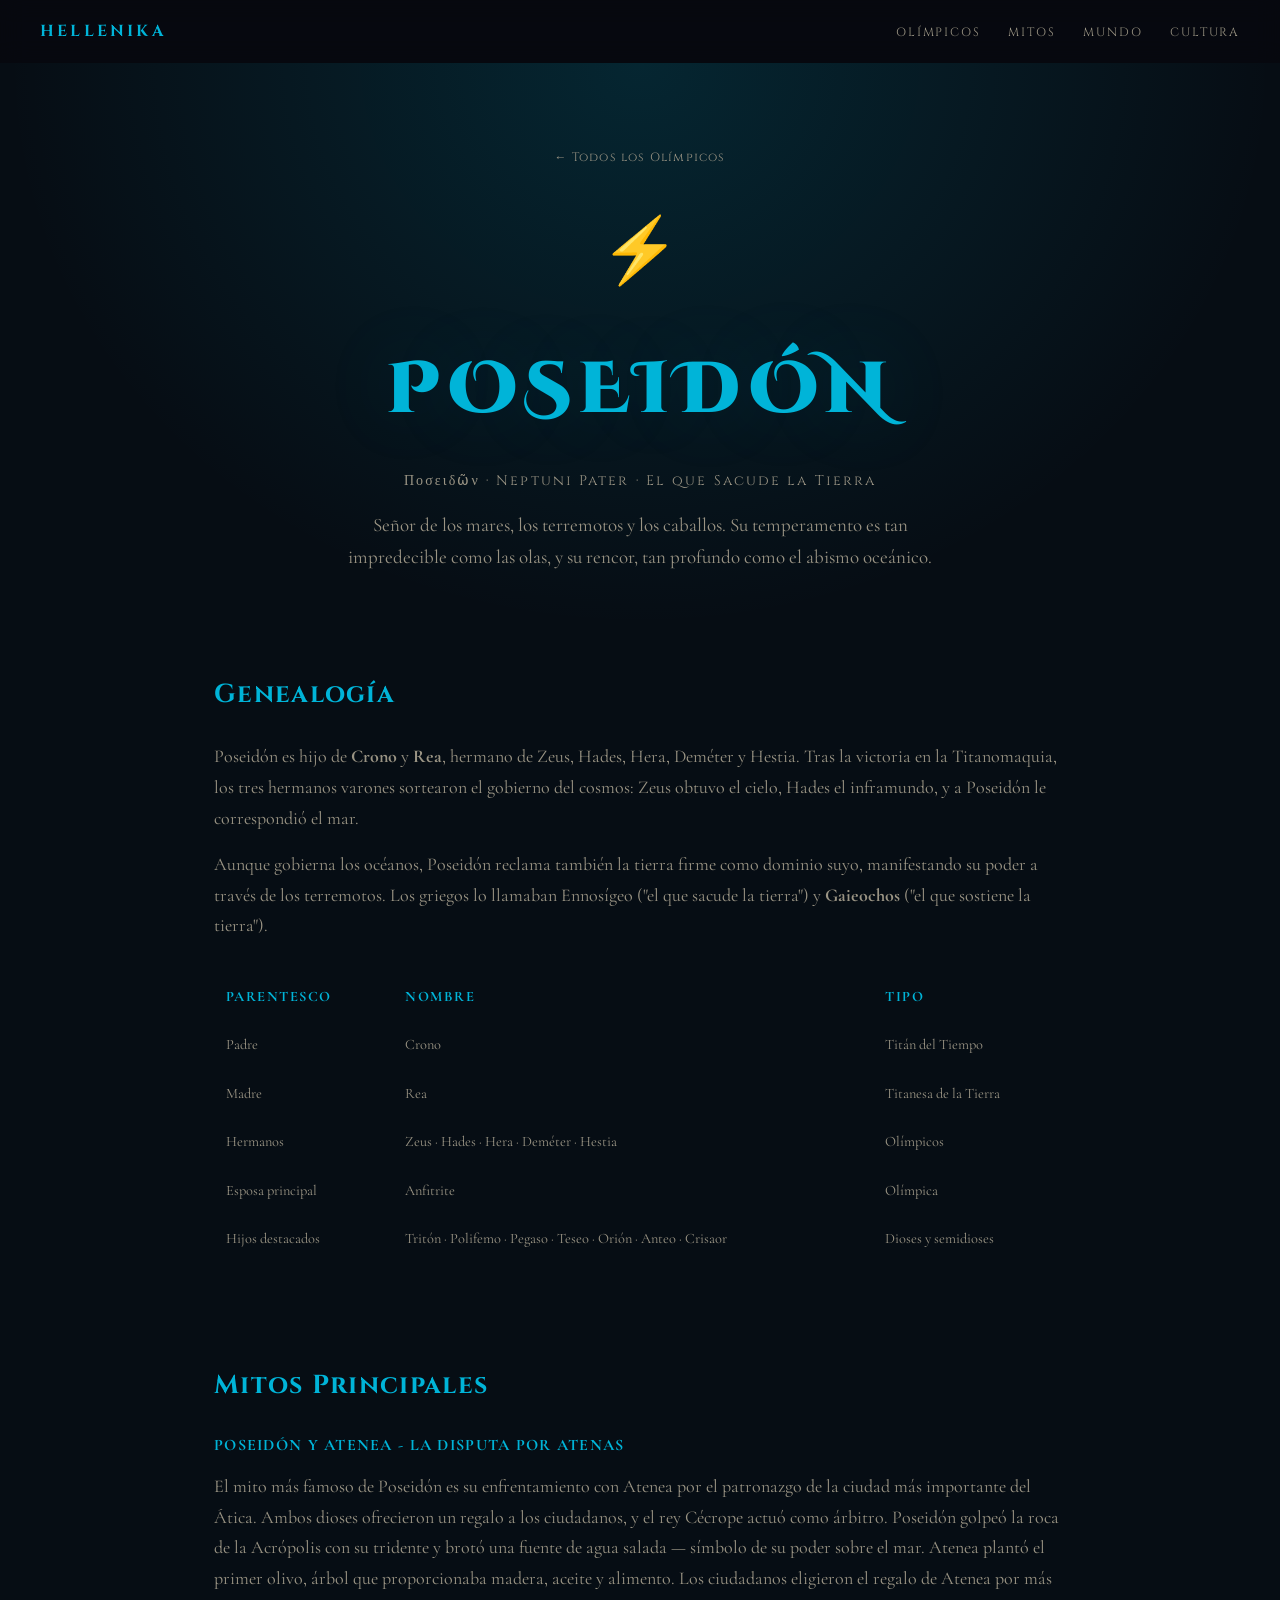
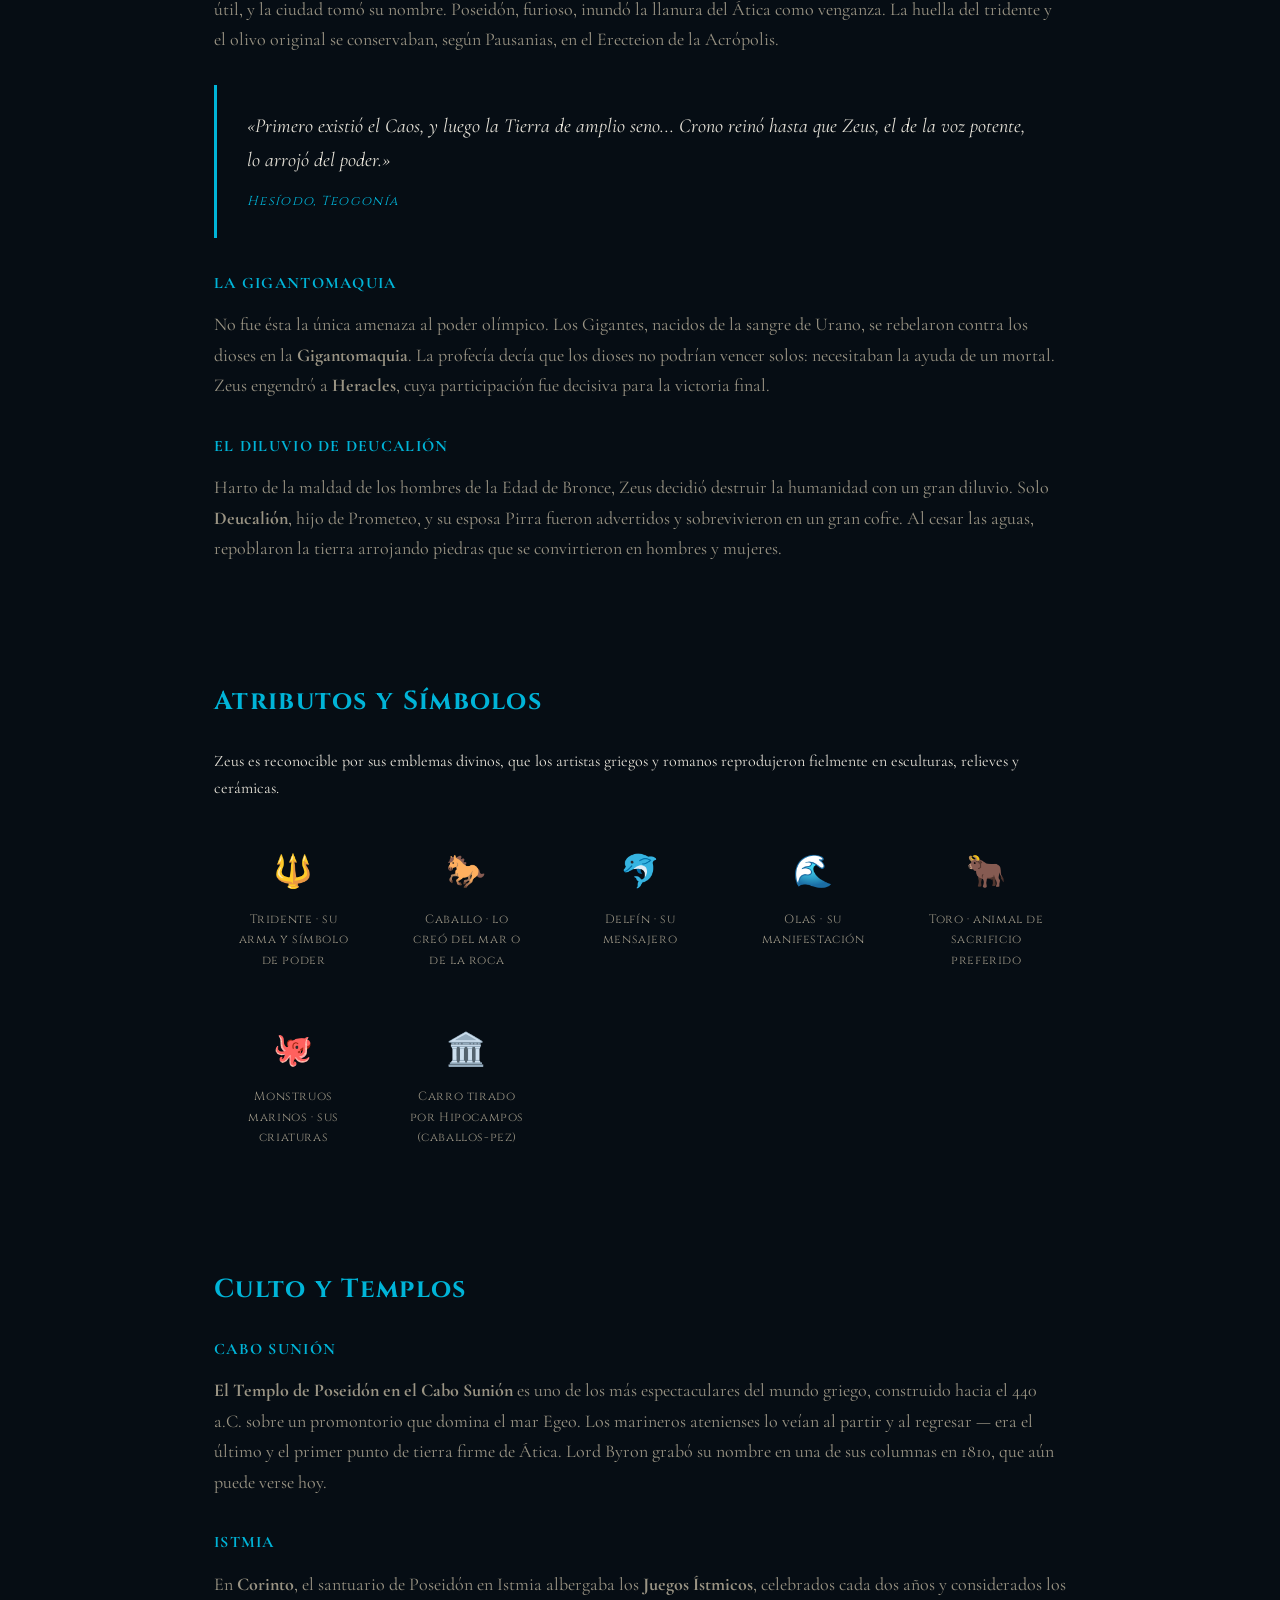
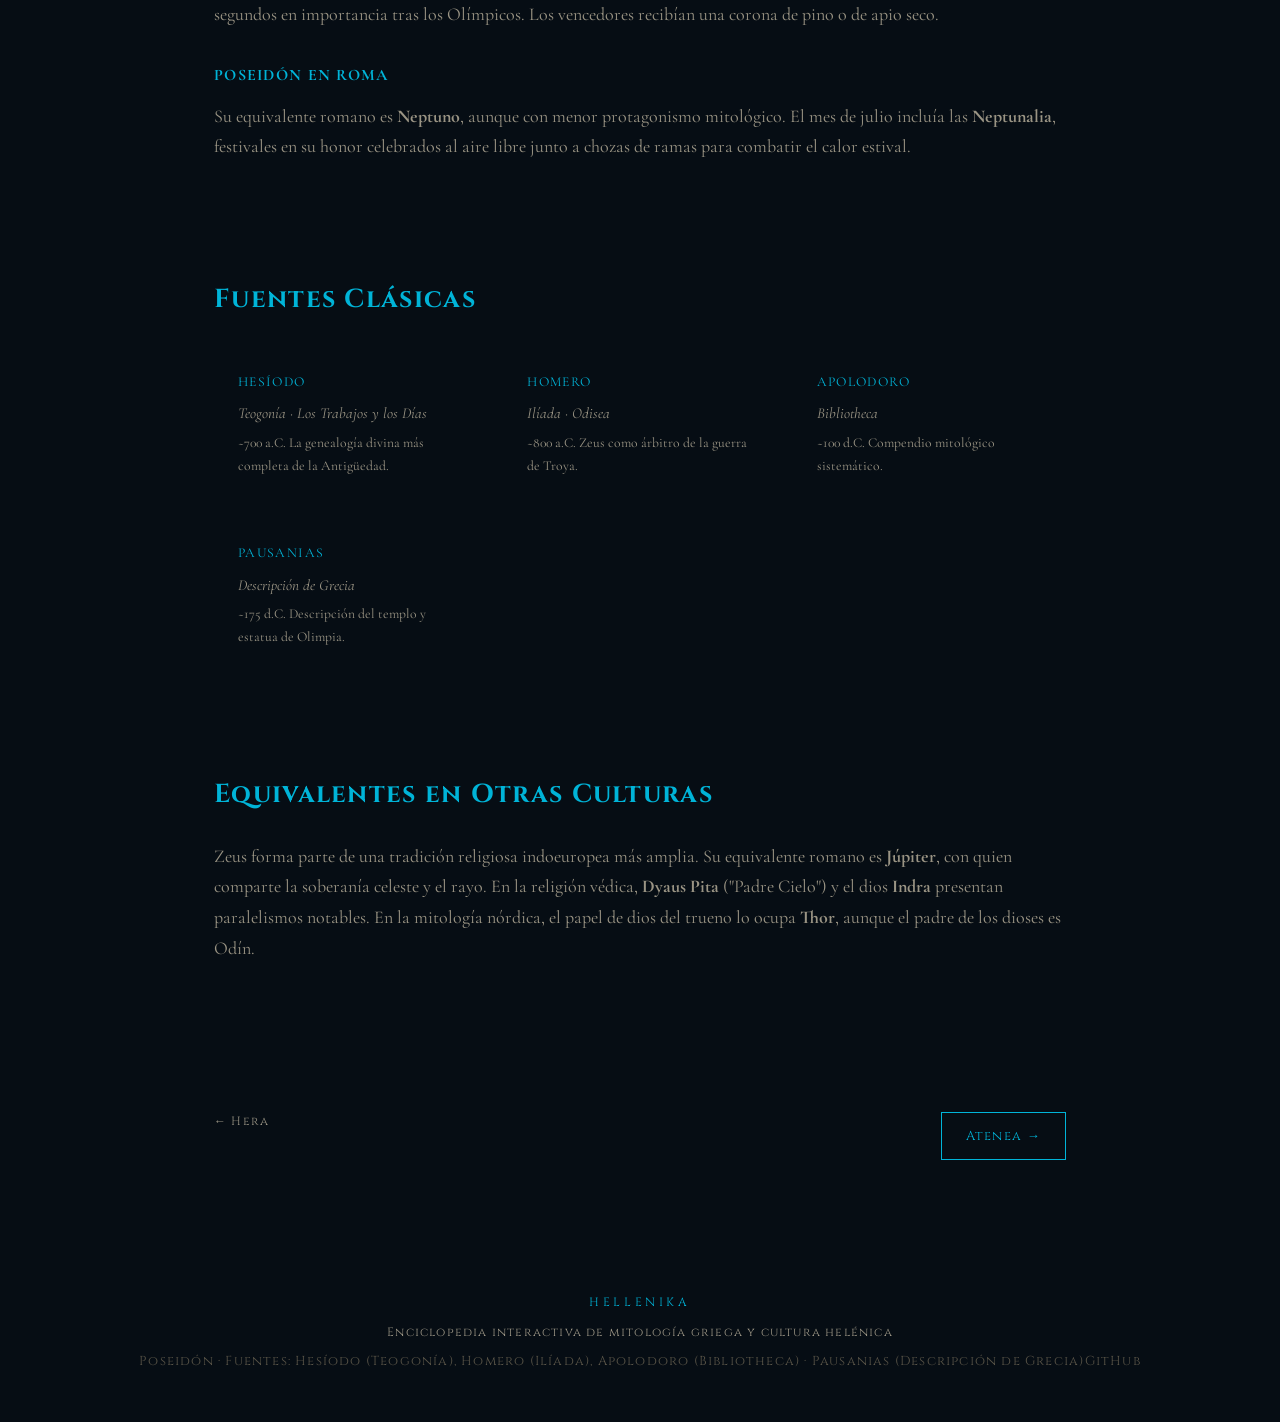
==== pages/poseidon.html @ 4c24d57b "feat: estilos completos de paginas de dioses + portada 12olimpicos" ====
<!DOCTYPE html>
<html lang="es" data-theme="poseidon">
<head>
  <meta charset="UTF-8">
  <meta name="viewport" content="width=device-width, initial-scale=1.0">
  <title>Poseidón — HELLENIKA</title>
  <link rel="preconnect" href="https://fonts.googleapis.com">
  <link rel="preconnect" href="https://fonts.gstatic.com" crossorigin>
  <link href="https://fonts.googleapis.com/css2?family=Cinzel+Decorative:wght@400;700;900&family=Cinzel:wght@400;600;700&family=Cormorant+Garamond:ital,wght@0,300;0,400;0,600;1,300;1,400&display=swap" rel="stylesheet">
  <link rel="stylesheet" href="../css/styles.css">
</head>
<body>

  <!-- NAV -->
  <nav class="navbar">
    <a href="../index.html" class="nav-logo">HELLENIKA</a>
    <ul class="nav-links">
      <li><a href="../index.html#olympians">Olímpicos</a></li>
      <li><a href="../index.html#mitos">Mitos</a></li>
      <li><a href="../index.html#mundo">Mundo</a></li>
      <li><a href="../index.html#cultura">Cultura</a></li>
    </ul>
  </nav>

  <!-- HERO DEL DIOS -->
  <section class="god-hero">
    <a href="../index.html#olympians" class="nav-back">← Todos los Olímpicos</a>
    <div style="font-size:4rem; margin-bottom:1.5rem;">⚡</div>
    <h1 class="god-hero-title">POSEIDÓN</h1>
    <p class="god-hero-epithet">Ποσειδῶν · Neptuni Pater · El que Sacude la Tierra</p>
    <p class="god-hero-desc">
      Señor de los mares, los terremotos y los caballos. Su temperamento es tan impredecible como las olas, y su rencor, tan profundo como el abismo oceánico.
    </p>
  </section>

  <!-- CONTENIDO -->
  <main class="god-content">

    <!-- GENEALOGÍA -->
    <div class="god-section">
      <h2 class="god-section-title">Genealogía</h2>
      <div class="god-text">
        <p>Poseidón es hijo de <strong>Crono</strong> y <strong>Rea</strong>, hermano de Zeus, Hades, Hera, Deméter y Hestia. Tras la victoria en la Titanomaquia, los tres hermanos varones sortearon el gobierno del cosmos: Zeus obtuvo el cielo, Hades el inframundo, y a Poseidón le correspondió el mar.</p>
        <p>Aunque gobierna los océanos, Poseidón reclama también la tierra firme como dominio suyo, manifestando su poder a través de los terremotos. Los griegos lo llamaban Ennosígeo ("el que sacude la tierra") y <strong>Gaieochos</strong> ("el que sostiene la tierra").</p>
        </div>

      <div style="margin-top:2rem;">
        <table style="width:100%; border-collapse:collapse; font-family: var(--font-heading); font-size:0.9rem;">
          <thead>
            <tr style="border-bottom:1px solid var(--border);">
              <th style="padding:0.75rem; text-align:left; color:var(--accent); letter-spacing:0.1em; text-transform:uppercase;">Parentesco</th>
              <th style="padding:0.75rem; text-align:left; color:var(--accent); letter-spacing:0.1em; text-transform:uppercase;">Nombre</th>
              <th style="padding:0.75rem; text-align:left; color:var(--accent); letter-spacing:0.1em; text-transform:uppercase;">Tipo</th>
            </tr>
          </thead>
          <tbody style="color:var(--text-secondary);">
            <tr style="border-bottom:1px solid var(--border);">
              <td style="padding:0.75rem;">Padre</td>
              <td style="padding:0.75rem; color:var(--text-primary);">Crono</td>
              <td style="padding:0.75rem;">Titán del Tiempo</td>
            </tr>
            <tr style="border-bottom:1px solid var(--border);">
              <td style="padding:0.75rem;">Madre</td>
              <td style="padding:0.75rem; color:var(--text-primary);">Rea</td>
              <td style="padding:0.75rem;">Titanesa de la Tierra</td>
            </tr>
            <tr style="border-bottom:1px solid var(--border);">
              <td style="padding:0.75rem;">Hermanos</td>
              <td style="padding:0.75rem; color:var(--text-primary);">Zeus · Hades · Hera · Deméter · Hestia</td>
              <td style="padding:0.75rem;">Olímpicos</td>
            </tr>
            <tr style="border-bottom:1px solid var(--border);">
              <td style="padding:0.75rem;">Esposa principal</td>
              <td style="padding:0.75rem; color:var(--text-primary);">Anfitrite</td>
              <td style="padding:0.75rem;">Olímpica</td>
            </tr>
            <tr>
              <td style="padding:0.75rem;">Hijos destacados</td>
              <td style="padding:0.75rem; color:var(--text-primary);">Tritón · Polifemo · Pegaso · Teseo · Orión · Anteo · Crisaor</td>
              <td style="padding:0.75rem;">Dioses y semidioses</td>
            </tr>
          </tbody>
        </table>
      </div>
    </div>

    <!-- MITOS PRINCIPALES -->
    <div class="god-section">
      <h2 class="god-section-title">Mitos Principales</h2>

      <div class="god-text">
        <h3 style="font-family:var(--font-heading); color:var(--accent); letter-spacing:0.08em; margin-bottom:0.75rem; font-size:1rem; text-transform:uppercase;">Poseidón y Atenea - La disputa por Atenas</h3>
        <p>El mito más famoso de Poseidón es su enfrentamiento con Atenea por el patronazgo de la ciudad más importante del Ática. Ambos dioses ofrecieron un regalo a los ciudadanos, y el rey Cécrope actuó como árbitro. Poseidón golpeó la roca de la Acrópolis con su tridente y brotó una fuente de agua salada — símbolo de su poder sobre el mar. Atenea plantó el primer olivo, árbol que proporcionaba madera, aceite y alimento. Los ciudadanos eligieron el regalo de Atenea por más útil, y la ciudad tomó su nombre. Poseidón, furioso, inundó la llanura del Ática como venganza. La huella del tridente y el olivo original se conservaban, según Pausanias, en el Erecteion de la Acrópolis.</p>
      </div>

      <div class="quote-block">
        <blockquote>«Primero existió el Caos, y luego la Tierra de amplio seno... Crono reinó hasta que Zeus, el de la voz potente, lo arrojó del poder.»</blockquote>
        <cite>Hesíodo, Teogonía</cite>
      </div>

      <div class="god-text">
        <h3 style="font-family:var(--font-heading); color:var(--accent); letter-spacing:0.08em; margin-bottom:0.75rem; margin-top:2rem; font-size:1rem; text-transform:uppercase;">La Gigantomaquia</h3>
        <p>No fue ésta la única amenaza al poder olímpico. Los Gigantes, nacidos de la sangre de Urano, se rebelaron contra los dioses en la <strong>Gigantomaquia</strong>. La profecía decía que los dioses no podrían vencer solos: necesitaban la ayuda de un mortal. Zeus engendró a <strong>Heracles</strong>, cuya participación fue decisiva para la victoria final.</p>

        <h3 style="font-family:var(--font-heading); color:var(--accent); letter-spacing:0.08em; margin-bottom:0.75rem; margin-top:2rem; font-size:1rem; text-transform:uppercase;">El Diluvio de Deucalión</h3>
        <p>Harto de la maldad de los hombres de la Edad de Bronce, Zeus decidió destruir la humanidad con un gran diluvio. Solo <strong>Deucalión</strong>, hijo de Prometeo, y su esposa Pirra fueron advertidos y sobrevivieron en un gran cofre. Al cesar las aguas, repoblaron la tierra arrojando piedras que se convirtieron en hombres y mujeres.</p>
      </div>
    </div>

    <!-- ATRIBUTOS Y SÍMBOLOS -->
    <div class="god-section">
      <h2 class="god-section-title">Atributos y Símbolos</h2>
      <p class="god-text" style="margin-bottom:1.5rem;">Zeus es reconocible por sus emblemas divinos, que los artistas griegos y romanos reprodujeron fielmente en esculturas, relieves y cerámicas.</p>

      <div class="attributes-grid">
        <div class="attribute-item">
          <span>🔱</span>
          <span>Tridente · su arma y símbolo de poder</span>
        </div>
        <div class="attribute-item">
          <span>🐎</span>
          <span>Caballo · lo creó del mar o de la roca</span>
        </div>
        <div class="attribute-item">
          <span>🐬</span>
          <span>Delfín · su mensajero</span>
        </div>
        <div class="attribute-item">
          <span>🌊</span>
          <span>Olas · su manifestación</span>
        </div>
        <div class="attribute-item">
          <span>🐂</span>
          <span>Toro · animal de sacrificio preferido</span>
        </div>
        <div class="attribute-item">
          <span>🐙</span>
          <span>Monstruos marinos · sus criaturas</span>
        </div>
        <div class="attribute-item">
          <span>🏛️</span>
          <span>Carro tirado por Hipocampos (caballos-pez)</span>
        </div>
      </div>
    </div>

    <!-- CULTO Y TEMPLOS -->
    <div class="god-section">
      <h2 class="god-section-title">Culto y Templos</h2>

      <div class="god-text">
        <h3 style="font-family:var(--font-heading); color:var(--accent); letter-spacing:0.08em; margin-bottom:0.75rem; font-size:1rem; text-transform:uppercase;">Cabo Sunión</h3>
        <p><strong>El Templo de Poseidón en el Cabo Sunión</strong> es uno de los más espectaculares del mundo griego, construido hacia el 440 a.C. sobre un promontorio que domina el mar Egeo. Los marineros atenienses lo veían al partir y al regresar — era el último y el primer punto de tierra firme de Ática. Lord Byron grabó su nombre en una de sus columnas en 1810, que aún puede verse hoy.
        <h3 style="font-family:var(--font-heading); color:var(--accent); letter-spacing:0.08em; margin-bottom:0.75rem; margin-top:2rem; font-size:1rem; text-transform:uppercase;">Istmia</h3>
        <p>En <strong>Corinto</strong>, el santuario de Poseidón en Istmia albergaba los <strong>Juegos Ístmicos</strong>, celebrados cada dos años y considerados los segundos en importancia tras los Olímpicos. Los vencedores recibían una corona de pino o de apio seco.</p>

        <h3 style="font-family:var(--font-heading); color:var(--accent); letter-spacing:0.08em; margin-bottom:0.75rem; margin-top:2rem; font-size:1rem; text-transform:uppercase;">Poseidón en Roma</h3>
        <p>Su equivalente romano es <strong>Neptuno</strong>, aunque con menor protagonismo mitológico. El mes de julio incluía las <strong>Neptunalia</strong>, festivales en su honor celebrados al aire libre junto a chozas de ramas para combatir el calor estival.</p>
      </div>
    </div>

    <!-- FUENTES CLÁSICAS -->
    <div class="god-section">
      <h2 class="god-section-title">Fuentes Clásicas</h2>

      <div style="display:grid; grid-template-columns: repeat(auto-fill, minmax(250px,1fr)); gap:1rem; margin-top:1.5rem;">
        <div style="padding:1.5rem; background:var(--bg-card); border:1px solid var(--border);">
          <p style="font-family:var(--font-heading); color:var(--accent); letter-spacing:0.1em; font-size:0.85rem; text-transform:uppercase; margin-bottom:0.5rem;">Hesíodo</p>
          <p style="font-size:0.95rem; color:var(--text-secondary); font-style:italic; margin-bottom:0.25rem;">Teogonía · Los Trabajos y los Días</p>
          <p style="font-size:0.85rem; color:var(--text-secondary);">~700 a.C. La genealogía divina más completa de la Antigüedad.</p>
        </div>
        <div style="padding:1.5rem; background:var(--bg-card); border:1px solid var(--border);">
          <p style="font-family:var(--font-heading); color:var(--accent); letter-spacing:0.1em; font-size:0.85rem; text-transform:uppercase; margin-bottom:0.5rem;">Homero</p>
          <p style="font-size:0.95rem; color:var(--text-secondary); font-style:italic; margin-bottom:0.25rem;">Ilíada · Odisea</p>
          <p style="font-size:0.85rem; color:var(--text-secondary);">~800 a.C. Zeus como árbitro de la guerra de Troya.</p>
        </div>
        <div style="padding:1.5rem; background:var(--bg-card); border:1px solid var(--border);">
          <p style="font-family:var(--font-heading); color:var(--accent); letter-spacing:0.1em; font-size:0.85rem; text-transform:uppercase; margin-bottom:0.5rem;">Apolodoro</p>
          <p style="font-size:0.95rem; color:var(--text-secondary); font-style:italic; margin-bottom:0.25rem;">Bibliotheca</p>
          <p style="font-size:0.85rem; color:var(--text-secondary);">~100 d.C. Compendio mitológico sistemático.</p>
        </div>
        <div style="padding:1.5rem; background:var(--bg-card); border:1px solid var(--border);">
          <p style="font-family:var(--font-heading); color:var(--accent); letter-spacing:0.1em; font-size:0.85rem; text-transform:uppercase; margin-bottom:0.5rem;">Pausanias</p>
          <p style="font-size:0.95rem; color:var(--text-secondary); font-style:italic; margin-bottom:0.25rem;">Descripción de Grecia</p>
          <p style="font-size:0.85rem; color:var(--text-secondary);">~175 d.C. Descripción del templo y estatua de Olimpia.</p>
        </div>
      </div>
    </div>

    <!-- EQUIVALENTES -->
    <div class="god-section">
      <h2 class="god-section-title">Equivalentes en Otras Culturas</h2>
      <div class="god-text">
        <p>Zeus forma parte de una tradición religiosa indoeuropea más amplia. Su equivalente romano es <strong>Júpiter</strong>, con quien comparte la soberanía celeste y el rayo. En la religión védica, <strong>Dyaus Pita</strong> ("Padre Cielo") y el dios <strong>Indra</strong> presentan paralelismos notables. En la mitología nórdica, el papel de dios del trueno lo ocupa <strong>Thor</strong>, aunque el padre de los dioses es Odín.</p>
      </div>
    </div>

    <!-- NAVEGACIÓN ENTRE DIOSES -->
    <div style="display:flex; justify-content:space-between; align-items:center; padding-top:2rem; flex-wrap:wrap; gap:1rem;">
      <a href="hera.html" class="nav-back">← Hera</a>
      <a href="atenea.html" class="btn-secondary" style="display:inline-block;">Atenea →</a>
    </div>

  </main>

  <!-- FOOTER -->
  <footer class="footer">
    <p class="footer-logo">HELLENIKA</p>
    <p class="footer-sub">Enciclopedia interactiva de mitología griega y cultura helénica</p>
    <p class="footer-credits">Poseidón · Fuentes: Hesíodo (Teogonía), Homero (Ilíada), Apolodoro (Bibliotheca) · Pausanias (Descripción de Grecia)<a href="https://github.com" target="_blank">GitHub</a></p>
  </footer>

</body>
</html>
---- css/styles.css ----
@import url('https://fonts.googleapis.com/css2?family=Cinzel:wght@400;600;700&family=Cormorant+Garamond:wgt@300;400;500&display=swap');
:root {
    --bg: #08090f;
    --accent: #d4af37;
    --glow: rgba(212, 175, 55, 0.15)
    --bg-card: #13151f;
    --border: rgba(255, 255, 255, 0.08)
    --text-primary: #e8e4da;
    --text-secondary: #9a9484;
}
* {
    margin: 0;
    padding: 0;
    box-sizing: border-box;
}
[data-theme="zeus"] {

    --bg: #08090f;
    --accent: #d4af37;
    --glow: rgba(212, 175, 55, 0.15);
}
[data-theme="poseidon"] {
    --bg: #060d14;
    --accent: #00b4d8;
    --glow: rgba(0, 180, 216, 0.15)
}
[data-theme="hades"] {
    --bg: #0a060d;
    --accent: #9b59b6;
    --glow: rgba(155, 89, 182, 0.15);
}
body {
    background: var(--bg);
    color: #e8e4da;
    font-family: 'Cormorant Garamond', serif;
    line-height: 1.7;
    transition: background 0.8s ease;
}
.hero {
    text-align: center;
    padding: 120px 24px 80px;
    background: radial-gradient(ellipse at 50% 0%, var(--glow), transparent 70%);
}
.hero-pre {
    font-family: 'Cinzel', serif;
    letter-spacing: 0.4em;
    color: var(--accent);
    font-size: 14px;
}
.hero-title {
    font-family: 'Cinzel', serif;
    font-size: clamp(48px, 10vw, 90px);
    font-weight: 700;
    color: var(--accent);
    letter-spacing: 0.1em;
    text-shadow: 0 0 80px var(--glow);
    margin: 10px 0;
}
.hero-sub {
    font-family: 'Cinzel', serif;
    letter-spacing: 0.2em;
    text-transform: uppercase;
    font-size: 13px;
    color: #9a9484;
}
.dioses {
    max-width: 1000px;
    margin: 0 auto;
    padding: 40px 24px 100px;
}
.dioses h2 {
    font-family: 'Cinzel', serif;
    text-align: center;
    font-size: 28px;
    color: #e8e4da;
    margin-bottom: 40px;
}
.grid {
    display: grid;
    grid-template-columns: repeat(auto-fill, minmax(220px, 1fr));
    gap: 16px;
    justify-content: center;
    max-width: 720px;
    margin: 0 auto;
}
.card {
    display: flex;
    flex-direction: column;
    align-items: center;
    text-align: center;
    padding: 32px 20px;
    background: #13151f;
    border: 1px solid rgba(255, 255, 255, 0.08);
    text-decoration: none;
    color: #e8e4da;
    transition: border-color 0.3s, transform 0.3s, box-shadow 0.3s;
}
.card:hover {
    border-color: var(--accent);
    transform: translateY(-4px);
    box-shadow: 0 12px 40px var(--glow);
}
.card-symbol {
    font-size: 36px;
    margin-bottom: 14px;
}
.card h3 {
    font-family: 'Cinzel', serif;
    font-size: 20px;
    color: var(--accent);
    margin-bottom: 6px;
}
.card p{
    font-style: italic;
    color: #9a9484;
    font-size: 15px;
}
footer{
    text-align: center;
    padding: 40px;
    border-top: 1px solid rgba(255, 255, 255, 0.08);
    font-family: 'Cinzel', serif;
    font-size: 12px;
    letter-spacing: 0.1em;
    color: #5a5548;
}
/* ===== RESET DE ENLACES ===== */
a {
    text-decoration: none;
    color: inherit;
}

/* ===== NAVBAR ===== */
.navbar {
    position: sticky;
    top: 0;
    z-index: 100;
    display: flex;
    align-items: center;
    justify-content: space-between;
    padding: 18px 40px;
    background: rgba(8, 9, 15, 0.85);
    backdrop-filter: blur(12px);
    border-bottom: 1px solid var(--border);
}
.nav-logo {
    font-family: 'Cinzel', serif;
    font-weight: 700;
    letter-spacing: 0.2em;
    color: var(--accent);
    font-size: 16px;
}
.nav-links {
    display: flex;
    gap: 28px;
    list-style: none;
}
.nav-links a {
    font-family: 'Cinzel', serif;
    font-size: 12px;
    letter-spacing: 0.15em;
    text-transform: uppercase;
    color: var(--text-secondary);
    transition: color 0.3s;
}
.nav-links a:hover {
    color: var(--accent);
}

/* ===== HERO DEL DIOS ===== */
.god-hero {
    text-align: center;
    padding: 80px 24px 60px;
    background: radial-gradient(ellipse at 50% 0%, var(--glow), transparent 70%);
}
.nav-back {
    display: inline-block;
    font-family: 'Cinzel', serif;
    font-size: 12px;
    letter-spacing: 0.1em;
    color: var(--text-secondary);
    margin-bottom: 30px;
    transition: color 0.3s;
}
.nav-back:hover {
    color: var(--accent);
}
.god-hero-title {
    font-family: 'Cinzel Decorative', serif;
    font-size: clamp(40px, 8vw, 72px);
    font-weight: 900;
    color: var(--accent);
    letter-spacing: 0.1em;
    text-shadow: 0 0 80px var(--glow);
}
.god-hero-epithet {
    font-family: 'Cinzel', serif;
    font-size: 14px;
    letter-spacing: 0.15em;
    color: var(--text-secondary);
    margin: 16px 0;
}
.god-hero-desc {
    max-width: 600px;
    margin: 0 auto;
    font-size: 19px;
    color: var(--text-secondary);
}

/* ===== CONTENIDO DEL DIOS ===== */
.god-content {
    max-width: 900px;
    margin: 0 auto;
    padding: 40px 24px 80px;
}
.god-section {
    margin-bottom: 60px;
    padding-bottom: 40px;
    border-bottom: 1px solid var(--border);
}
.god-section-title {
    font-family: 'Cinzel', serif;
    font-size: 26px;
    color: var(--accent);
    margin-bottom: 24px;
    letter-spacing: 0.05em;
}
.god-text p {
    margin-bottom: 16px;
    font-size: 18px;
    color: var(--text-secondary);
}
.god-text strong {
    color: var(--text-primary);
}

/* ===== CITAS ===== */
.quote-block {
    margin: 30px 0;
    padding: 24px 30px;
    border-left: 3px solid var(--accent);
    background: var(--bg-card);
}
.quote-block blockquote {
    font-style: italic;
    font-size: 20px;
    color: var(--text-primary);
    margin-bottom: 10px;
}
.quote-block cite {
    font-family: 'Cinzel', serif;
    font-size: 13px;
    color: var(--accent);
    letter-spacing: 0.1em;
}

/* ===== ATRIBUTOS ===== */
.attributes-grid {
    display: grid;
    grid-template-columns: repeat(auto-fill, minmax(140px, 1fr));
    gap: 14px;
}
.attribute-item {
    display: flex;
    flex-direction: column;
    align-items: center;
    gap: 8px;
    padding: 20px;
    background: var(--bg-card);
    border: 1px solid var(--border);
    text-align: center;
    font-family: 'Cinzel', serif;
    font-size: 12px;
    letter-spacing: 0.05em;
    color: var(--text-secondary);
}
.attribute-item span:first-child {
    font-size: 32px;
}

/* ===== BOTÓN SECUNDARIO ===== */
.btn-secondary {
    font-family: 'Cinzel', serif;
    font-size: 13px;
    letter-spacing: 0.1em;
    color: var(--accent);
    padding: 12px 24px;
    border: 1px solid var(--accent);
    transition: background 0.3s, color 0.3s;
}
.btn-secondary:hover {
    background: var(--accent);
    color: var(--bg);
}

/* ===== FOOTER DIOSES ===== */
.footer {
    text-align: center;
    padding: 50px 24px;
    border-top: 1px solid var(--border);
}
.footer-logo {
    font-family: 'Cinzel', serif;
    letter-spacing: 0.3em;
    color: var(--accent);
    margin-bottom: 10px;
}
.footer-sub {
    color: var(--text-secondary);
    margin-bottom: 8px;
}
.footer-credits {
    font-size: 13px;
    color: #5a5548;
}
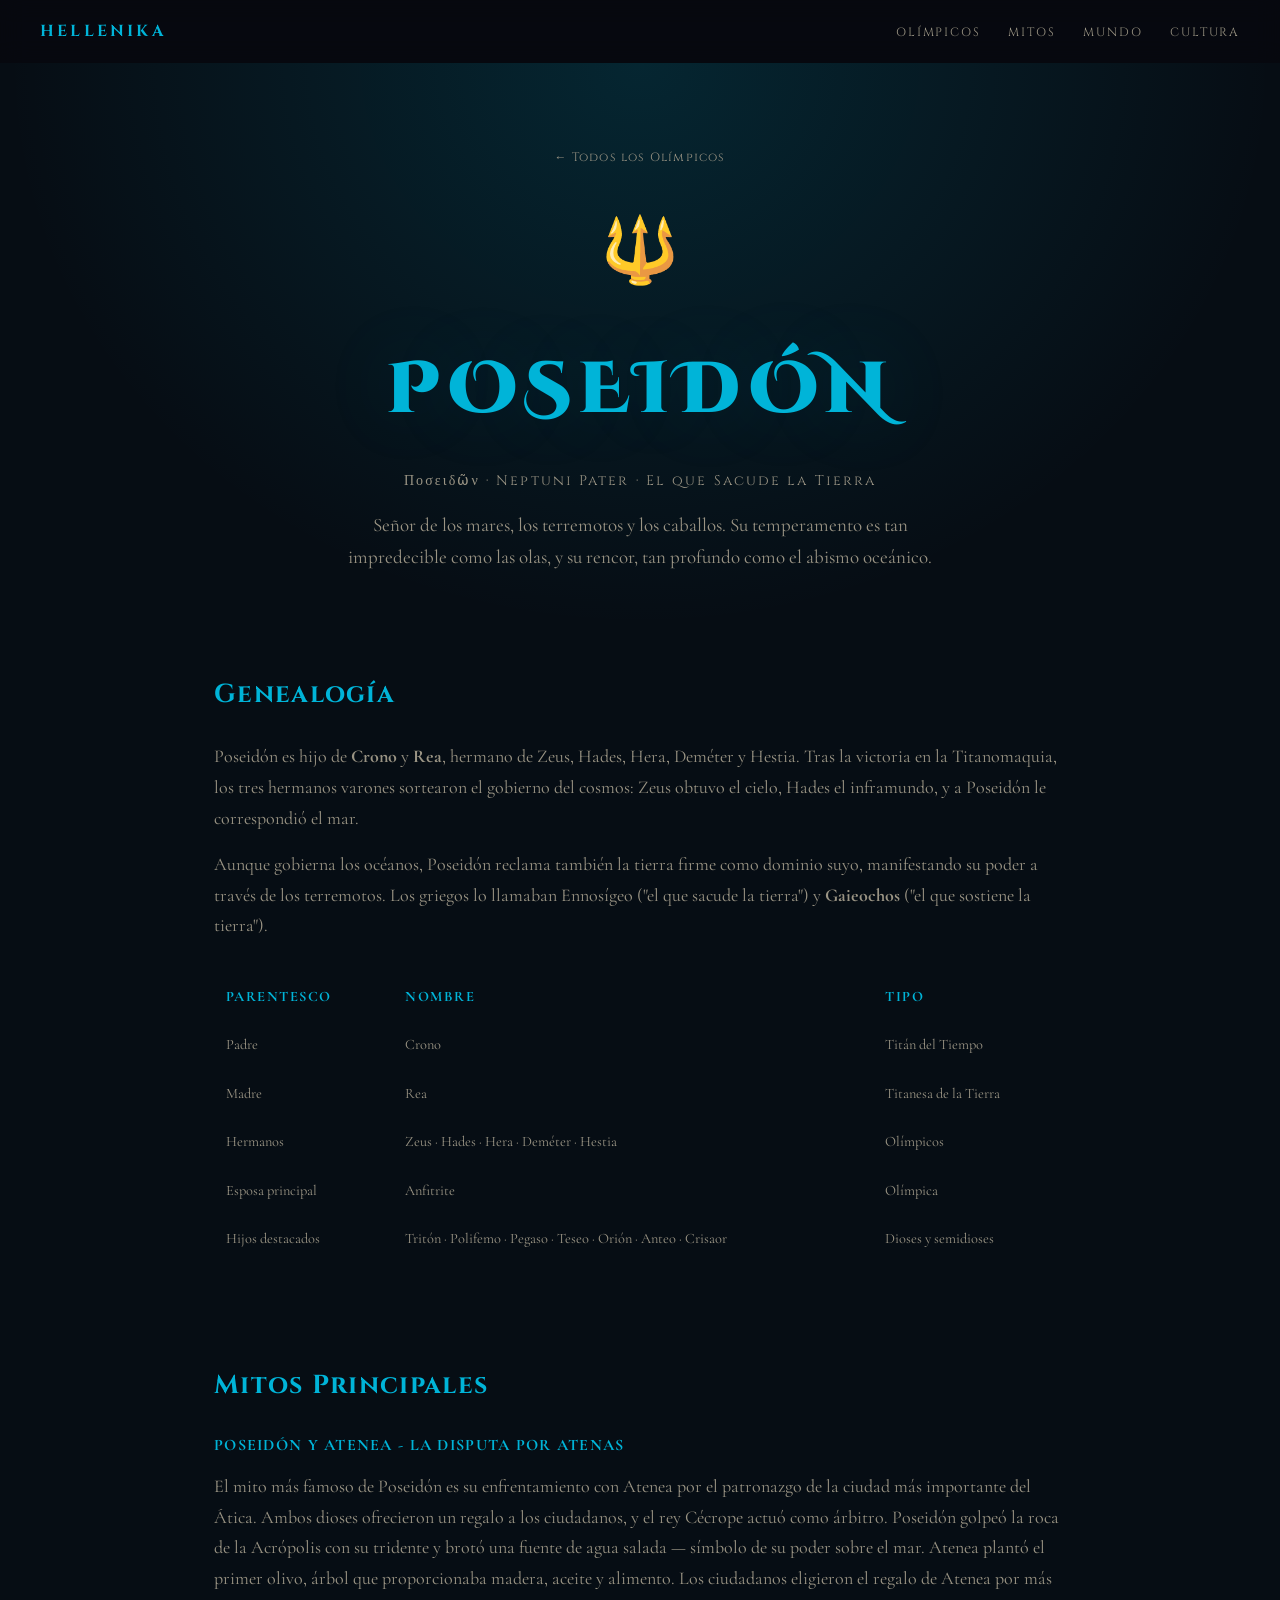
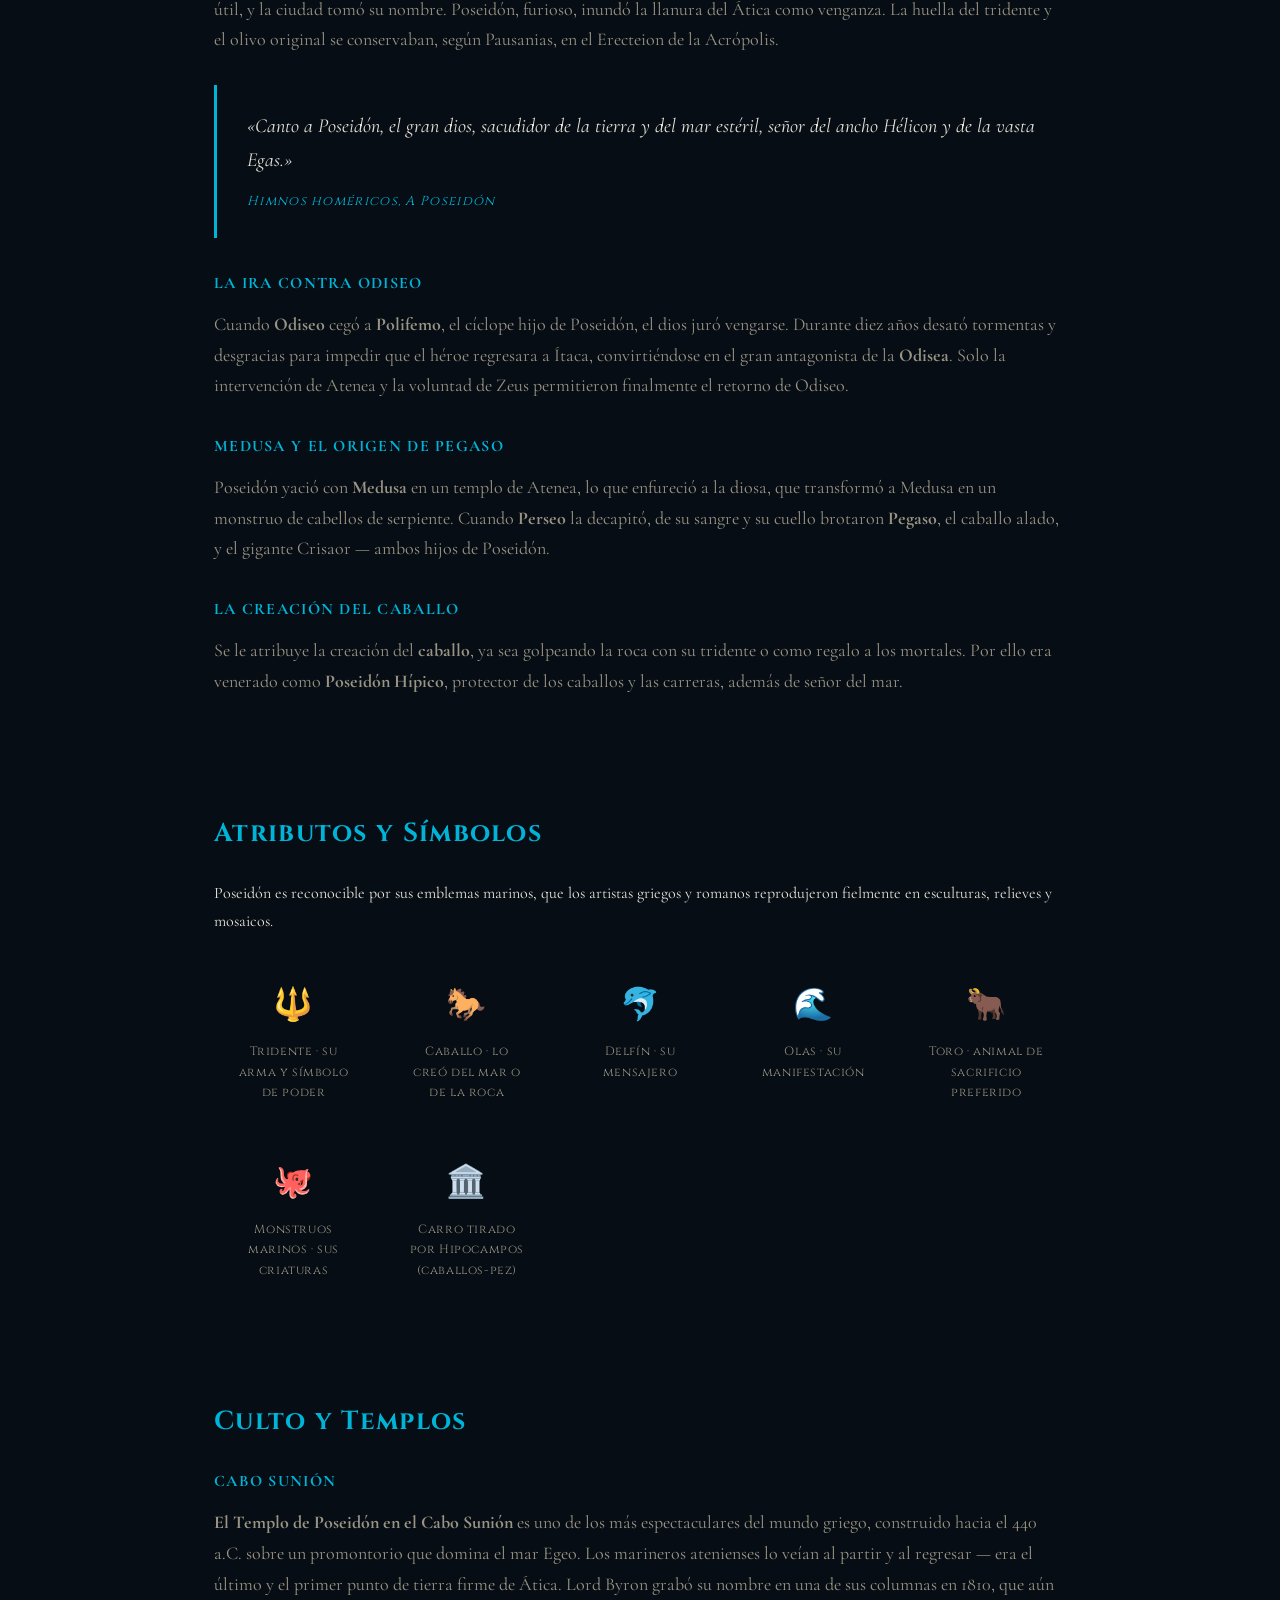
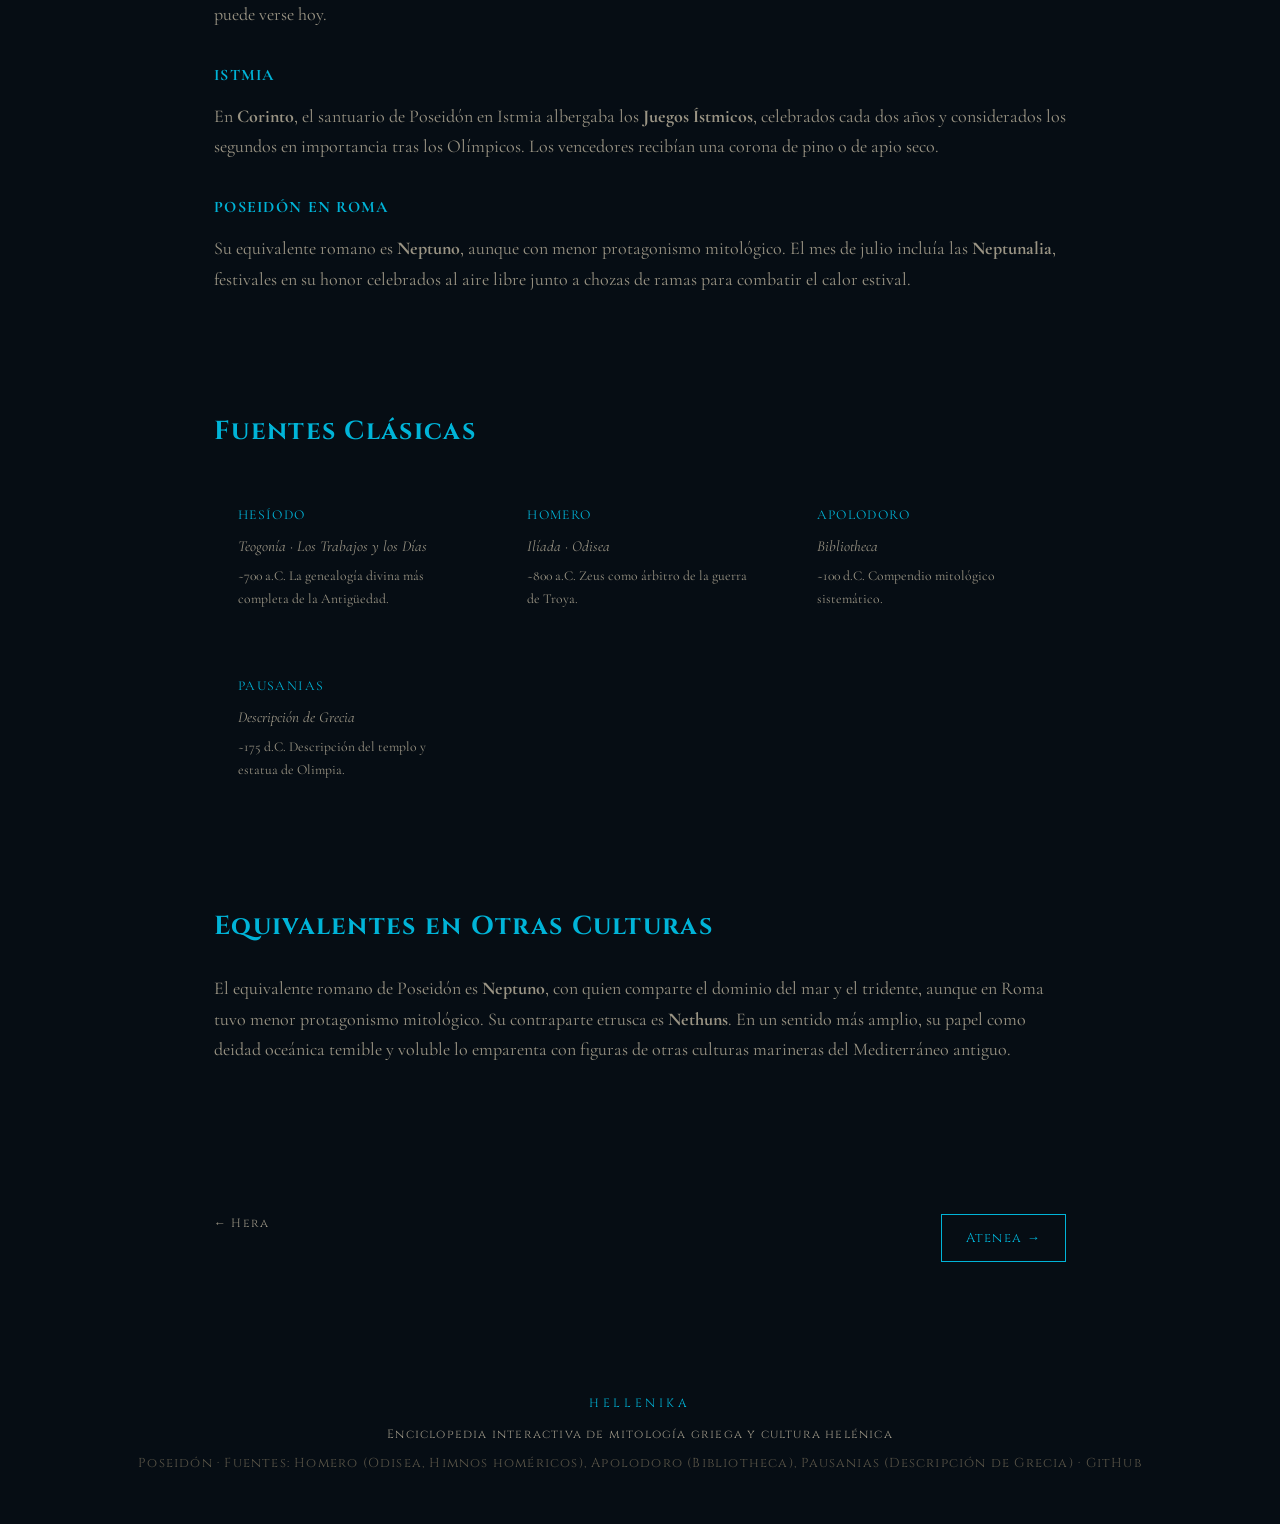
==== commit afef76fc: "fix: corregir contenido de Poseidon (mitos, atributos y equivalentes)" ====
--- a/pages/poseidon.html
+++ b/pages/poseidon.html
@@ -25,7 +25,7 @@
   <!-- HERO DEL DIOS -->
   <section class="god-hero">
     <a href="../index.html#olympians" class="nav-back">← Todos los Olímpicos</a>
-    <div style="font-size:4rem; margin-bottom:1.5rem;">⚡</div>
+    <div style="font-size:4rem; margin-bottom:1.5rem;">🔱</div>
     <h1 class="god-hero-title">POSEIDÓN</h1>
     <p class="god-hero-epithet">Ποσειδῶν · Neptuni Pater · El que Sacude la Tierra</p>
     <p class="god-hero-desc">
@@ -94,24 +94,25 @@
       </div>
 
       <div class="quote-block">
-        <blockquote>«Primero existió el Caos, y luego la Tierra de amplio seno... Crono reinó hasta que Zeus, el de la voz potente, lo arrojó del poder.»</blockquote>
-        <cite>Hesíodo, Teogonía</cite>
-      </div>
-
-      <div class="god-text">
-        <h3 style="font-family:var(--font-heading); color:var(--accent); letter-spacing:0.08em; margin-bottom:0.75rem; margin-top:2rem; font-size:1rem; text-transform:uppercase;">La Gigantomaquia</h3>
-        <p>No fue ésta la única amenaza al poder olímpico. Los Gigantes, nacidos de la sangre de Urano, se rebelaron contra los dioses en la <strong>Gigantomaquia</strong>. La profecía decía que los dioses no podrían vencer solos: necesitaban la ayuda de un mortal. Zeus engendró a <strong>Heracles</strong>, cuya participación fue decisiva para la victoria final.</p>
-
-        <h3 style="font-family:var(--font-heading); color:var(--accent); letter-spacing:0.08em; margin-bottom:0.75rem; margin-top:2rem; font-size:1rem; text-transform:uppercase;">El Diluvio de Deucalión</h3>
-        <p>Harto de la maldad de los hombres de la Edad de Bronce, Zeus decidió destruir la humanidad con un gran diluvio. Solo <strong>Deucalión</strong>, hijo de Prometeo, y su esposa Pirra fueron advertidos y sobrevivieron en un gran cofre. Al cesar las aguas, repoblaron la tierra arrojando piedras que se convirtieron en hombres y mujeres.</p>
+        <blockquote>«Canto a Poseidón, el gran dios, sacudidor de la tierra y del mar estéril, señor del ancho Hélicon y de la vasta Egas.»</blockquote>
+        <cite>Himnos homéricos, A Poseidón</cite>
+      </div>
+      <div class="god-text">
+        <h3 style="font-family:var(--font-heading); color:var(--accent); letter-spacing:0.08em; margin-bottom:0.75rem; margin-top:2rem; font-size:1rem; text-transform:uppercase;">La ira contra Odiseo</h3>
+        <p>Cuando <strong>Odiseo</strong> cegó a <strong>Polifemo</strong>, el cíclope hijo de Poseidón, el dios juró vengarse. Durante diez años desató tormentas y desgracias para impedir que el héroe regresara a Ítaca, convirtiéndose en el gran antagonista de la <strong>Odisea</strong>. Solo la intervención de Atenea y la voluntad de Zeus permitieron finalmente el retorno de Odiseo.</p>
+
+        <h3 style="font-family:var(--font-heading); color:var(--accent); letter-spacing:0.08em; margin-bottom:0.75rem; margin-top:2rem; font-size:1rem; text-transform:uppercase;">Medusa y el origen de Pegaso</h3>
+        <p>Poseidón yació con <strong>Medusa</strong> en un templo de Atenea, lo que enfureció a la diosa, que transformó a Medusa en un monstruo de cabellos de serpiente. Cuando <strong>Perseo</strong> la decapitó, de su sangre y su cuello brotaron <strong>Pegaso</strong>, el caballo alado, y el gigante Crisaor — ambos hijos de Poseidón.</p>
+
+        <h3 style="font-family:var(--font-heading); color:var(--accent); letter-spacing:0.08em; margin-bottom:0.75rem; margin-top:2rem; font-size:1rem; text-transform:uppercase;">La creación del caballo</h3>
+        <p>Se le atribuye la creación del <strong>caballo</strong>, ya sea golpeando la roca con su tridente o como regalo a los mortales. Por ello era venerado como <strong>Poseidón Hípico</strong>, protector de los caballos y las carreras, además de señor del mar.</p>
       </div>
     </div>
 
     <!-- ATRIBUTOS Y SÍMBOLOS -->
     <div class="god-section">
       <h2 class="god-section-title">Atributos y Símbolos</h2>
-      <p class="god-text" style="margin-bottom:1.5rem;">Zeus es reconocible por sus emblemas divinos, que los artistas griegos y romanos reprodujeron fielmente en esculturas, relieves y cerámicas.</p>
-
+      <p class="god-text" style="margin-bottom:1.5rem;">Poseidón es reconocible por sus emblemas marinos, que los artistas griegos y romanos reprodujeron fielmente en esculturas, relieves y mosaicos.</p>
       <div class="attributes-grid">
         <div class="attribute-item">
           <span>🔱</span>
@@ -191,7 +192,7 @@
     <div class="god-section">
       <h2 class="god-section-title">Equivalentes en Otras Culturas</h2>
       <div class="god-text">
-        <p>Zeus forma parte de una tradición religiosa indoeuropea más amplia. Su equivalente romano es <strong>Júpiter</strong>, con quien comparte la soberanía celeste y el rayo. En la religión védica, <strong>Dyaus Pita</strong> ("Padre Cielo") y el dios <strong>Indra</strong> presentan paralelismos notables. En la mitología nórdica, el papel de dios del trueno lo ocupa <strong>Thor</strong>, aunque el padre de los dioses es Odín.</p>
+        <p>El equivalente romano de Poseidón es <strong>Neptuno</strong>, con quien comparte el dominio del mar y el tridente, aunque en Roma tuvo menor protagonismo mitológico. Su contraparte etrusca es <strong>Nethuns</strong>. En un sentido más amplio, su papel como deidad oceánica temible y voluble lo emparenta con figuras de otras culturas marineras del Mediterráneo antiguo.</p>
       </div>
     </div>
 
@@ -207,7 +208,7 @@
   <footer class="footer">
     <p class="footer-logo">HELLENIKA</p>
     <p class="footer-sub">Enciclopedia interactiva de mitología griega y cultura helénica</p>
-    <p class="footer-credits">Poseidón · Fuentes: Hesíodo (Teogonía), Homero (Ilíada), Apolodoro (Bibliotheca) · Pausanias (Descripción de Grecia)<a href="https://github.com" target="_blank">GitHub</a></p>
+    <p class="footer-credits">Poseidón · Fuentes: Homero (Odisea, Himnos homéricos), Apolodoro (Bibliotheca), Pausanias (Descripción de Grecia) · <a href="https://github.com/alejandrowork-l1f3/hellenika" target="_blank">GitHub</a></p>
   </footer>
 
 </body>
